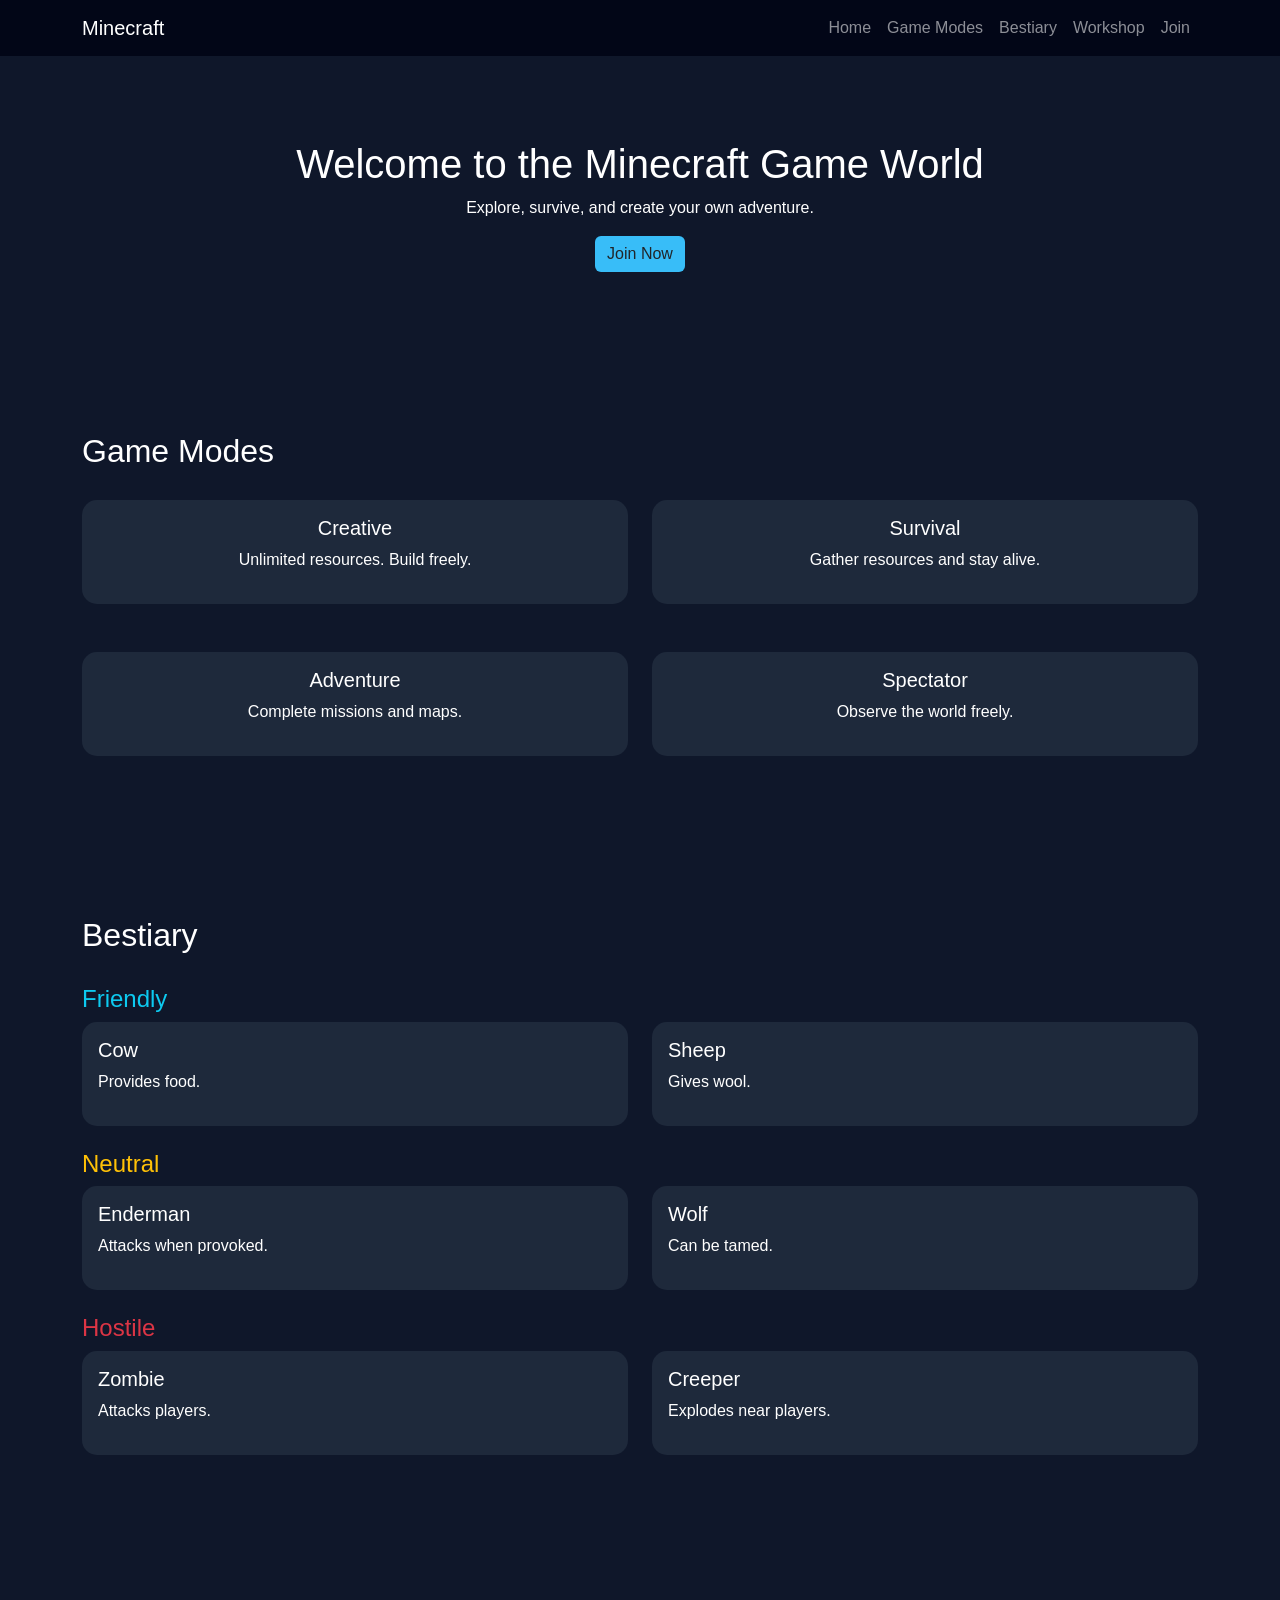
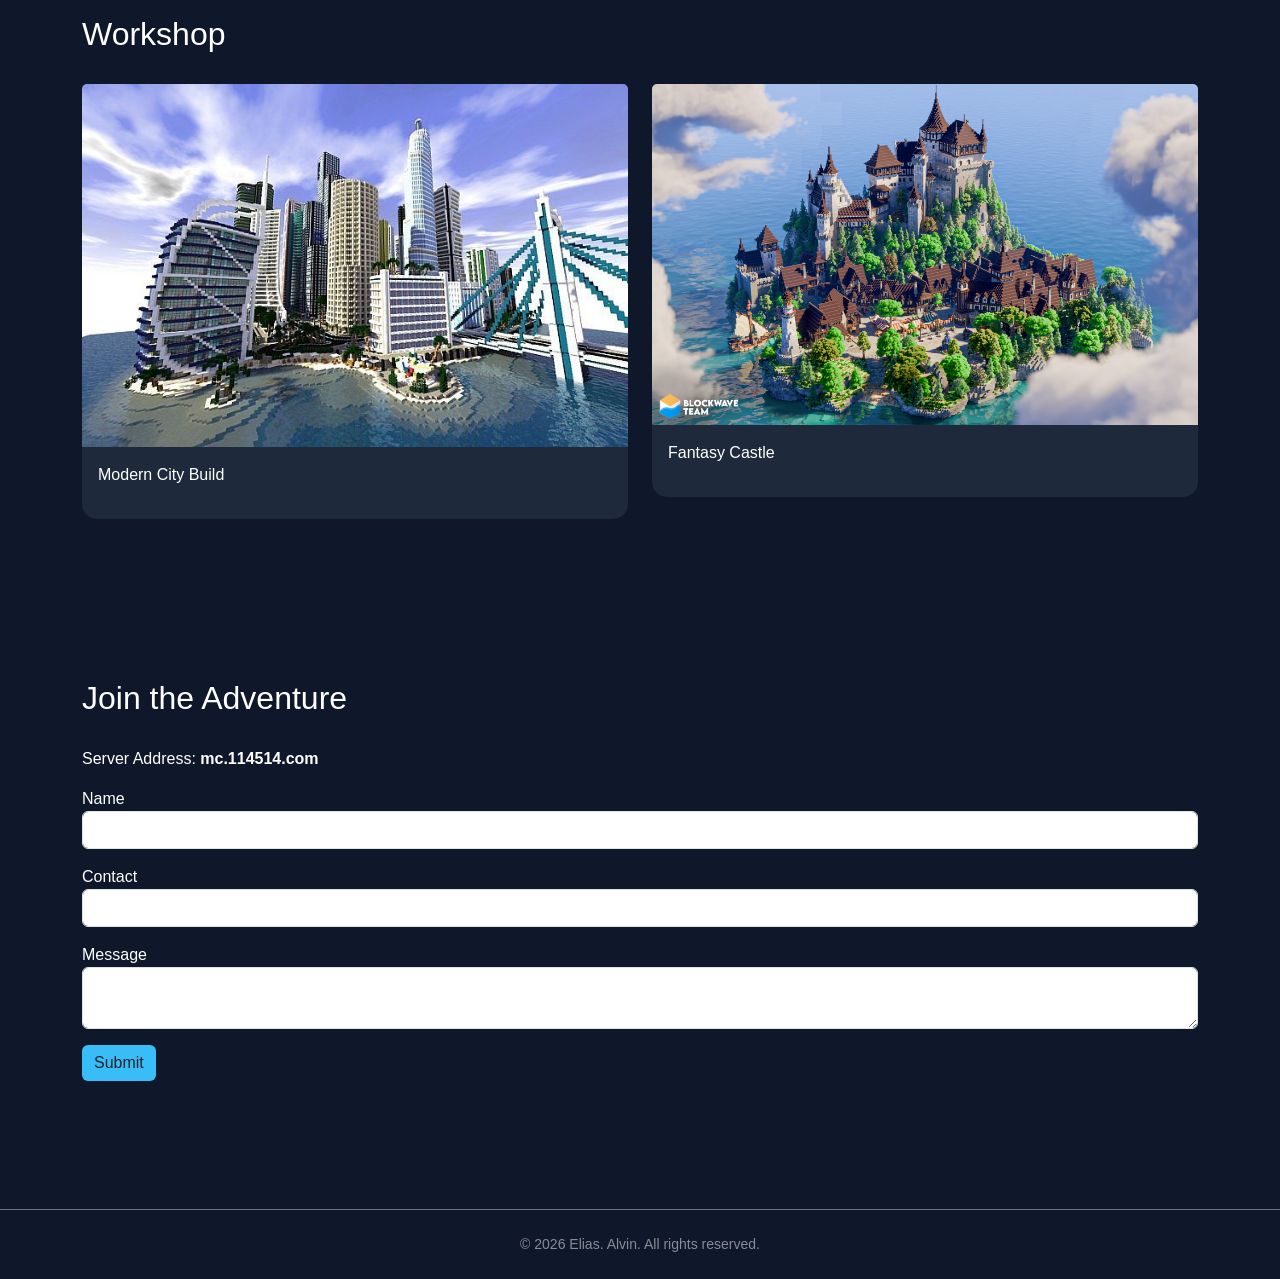
==== Website_of_interst/index.html @ 2b38d4fa "deploy" ====
<!doctype html>
<html lang="en">
    <head>
        <meta charset="UTF-8" />
        <meta name="viewport" content="width=device-width, initial-scale=1.0" />
        <title>Game World</title>
        <link href="https://cdn.jsdelivr.net/npm/bootstrap@5.3.8/dist/css/bootstrap.min.css" rel="stylesheet" integrity="sha384-sRIl4kxILFvY47J16cr9ZwB07vP4J8+LH7qKQnuqkuIAvNWLzeN8tE5YBujZqJLB" crossorigin="anonymous" />
        <script src="https://cdn.jsdelivr.net/npm/bootstrap@5.3.8/dist/js/bootstrap.bundle.min.js" integrity="sha384-FKyoEForCGlyvwx9Hj09JcYn3nv7wiPVlz7YYwJrWVcXK/BmnVDxM+D2scQbITxI" crossorigin="anonymous"></script>
        <style>
            /* PJ */
            body {
                background-color: #0f172a;
                color: white;
                font-family: "Segoe UI", sans-serif;
            }
            .navbar {
                background-color: #020617;
            }
            .section {
                padding: 80px 0;
            }
            .card {
                background-color: #1e293b;
                border: none;
                border-radius: 15px;
            }
            .card:hover {
                transform: translateY(-5px);
                transition: 0.3s;
            }
            h2 {
                margin-bottom: 30px;
            }
            .btn-custom {
                background-color: #38bdf8;
                border: none;
            }
        </style>
    </head>
    <body>
        <!-- Navbar-AL -->
        <nav class="navbar navbar-expand-lg navbar-dark fixed-top">
            <div class="container">
                <a class="navbar-brand" href="#home">Minecraft</a>
                <button class="navbar-toggler" data-bs-toggle="collapse" data-bs-target="#nav">
                    <span class="navbar-toggler-icon"></span>
                </button>
                <div class="collapse navbar-collapse" id="nav">
                    <ul class="navbar-nav ms-auto">
                        <li class="nav-item"><a class="nav-link" href="#home">Home</a></li>
                        <li class="nav-item"><a class="nav-link" href="#modes">Game Modes</a></li>
                        <li class="nav-item"><a class="nav-link" href="#bestiary">Bestiary</a></li>
                        <li class="nav-item"><a class="nav-link" href="#workshop">Workshop</a></li>
                        <li class="nav-item"><a class="nav-link" href="#join">Join</a></li>
                    </ul>
                </div>
            </div>
        </nav>

        <!-- Home-PJ -->
        <section id="home" class="section text-center" style="margin-top: 60px">
            <div class="container">
                <h1>Welcome to the Minecraft Game World</h1>
                <p>Explore, survive, and create your own adventure.</p>
                <a href="#join" class="btn btn-custom">Join Now</a>
            </div>
        </section>

        <!-- Game Modes-PJ -->
        <section id="modes" class="section">
            <div class="container">
                <h2>Game Modes</h2>
                <div class="row g-6">
                    <div class="col-md-6 col-lg-6">
                        <div class="card text-center text-white h-100">
                            <div class="card-body">
                                <h5>Creative</h5>
                                <p>Unlimited resources. Build freely.</p>
                            </div>
                        </div>
                    </div>

                    <div class="col-md-6 col-lg-6">
                        <div class="card text-center text-white h-100">
                            <div class="card-body">
                                <h5>Survival</h5>
                                <p>Gather resources and stay alive.</p>
                            </div>
                        </div>
                    </div>

                    <div class="col-md-6 col-lg-6 mt-5">
                        <div class="card text-center text-white h-100">
                            <div class="card-body">
                                <h5>Adventure</h5>
                                <p>Complete missions and maps.</p>
                            </div>
                        </div>
                    </div>

                    <div class="col-md-6 col-lg-6 mt-5">
                        <div class="card text-center text-white h-100">
                            <div class="card-body">
                                <h5>Spectator</h5>
                                <p>Observe the world freely.</p>
                            </div>
                        </div>
                    </div>
                </div>
            </div>
        </section>

        <!-- Bestiary-PJ -->
        <section id="bestiary" class="section">
            <div class="container">
                <h2>Bestiary</h2>

                <h4 class="text-info">Friendly</h4>
                <div class="row g-6 mb-4">
                    <div class="col-md-6">
                        <div class="card text-white">
                            <div class="card-body">
                                <h5>Cow</h5>
                                <p>Provides food.</p>
                            </div>
                        </div>
                    </div>
                    <div class="col-md-6">
                        <div class="card text-white">
                            <div class="card-body">
                                <h5>Sheep</h5>
                                <p>Gives wool.</p>
                            </div>
                        </div>
                    </div>
                </div>

                <h4 class="text-warning">Neutral</h4>
                <div class="row g-6 mb-4">
                    <div class="col-md-6">
                        <div class="card text-white">
                            <div class="card-body">
                                <h5>Enderman</h5>
                                <p>Attacks when provoked.</p>
                            </div>
                        </div>
                    </div>
                    <div class="col-md-6">
                        <div class="card text-white">
                            <div class="card-body">
                                <h5>Wolf</h5>
                                <p>Can be tamed.</p>
                            </div>
                        </div>
                    </div>
                </div>

                <h4 class="text-danger">Hostile</h4>
                <div class="row g-6">
                    <div class="col-md-6">
                        <div class="card text-white">
                            <div class="card-body">
                                <h5>Zombie</h5>
                                <p>Attacks players.</p>
                            </div>
                        </div>
                    </div>
                    <div class="col-md-6">
                        <div class="card text-white">
                            <div class="card-body">
                                <h5>Creeper</h5>
                                <p>Explodes near players.</p>
                            </div>
                        </div>
                    </div>
                </div>
            </div>
        </section>

        <!-- Workshop-AL -->
        <section id="workshop" class="section">
            <div class="container">
                <h2>Workshop</h2>
                <div class="row g-4">
                    <div class="col-md-6">
                        <div class="card text-white">
                            <img src="../image/Modern_City_Build.jpg" class="card-img-top" />
                            <div class="card-body"><p>Modern City Build</p></div>
                        </div>
                    </div>

                    <div class="col-md-6">
                        <div class="card text-white">
                            <img src="../image/Fantasy_Castle.jpg" class="card-img-top" />
                            <div class="card-body"><p>Fantasy Castle</p></div>
                        </div>
                    </div>
                </div>
            </div>
        </section>

        <!-- Join-AL -->
        <section id="join" class="section">
            <div class="container">
                <h2>Join the Adventure</h2>
                <p>Server Address: <strong>mc.114514.com</strong></p>

                <form>
                    <div class="mb-3">
                        <label>Name</label>
                        <input class="form-control" />
                    </div>
                    <div class="mb-3">
                        <label>Contact</label>
                        <input class="form-control" />
                    </div>
                    <div class="mb-3">
                        <label>Message</label>
                        <textarea class="form-control"></textarea>
                    </div>
                    <button class="btn btn-custom">Submit</button>
                </form>
            </div>
        </section>
        <!-- Footer-AL -->
        <footer class="text-center py-4 border-top border-secondary mt-5">
            <p class="small text-white-50 mb-0">© 2026 Elias. Alvin. All rights reserved.</p>
        </footer>
    </body>
</html>
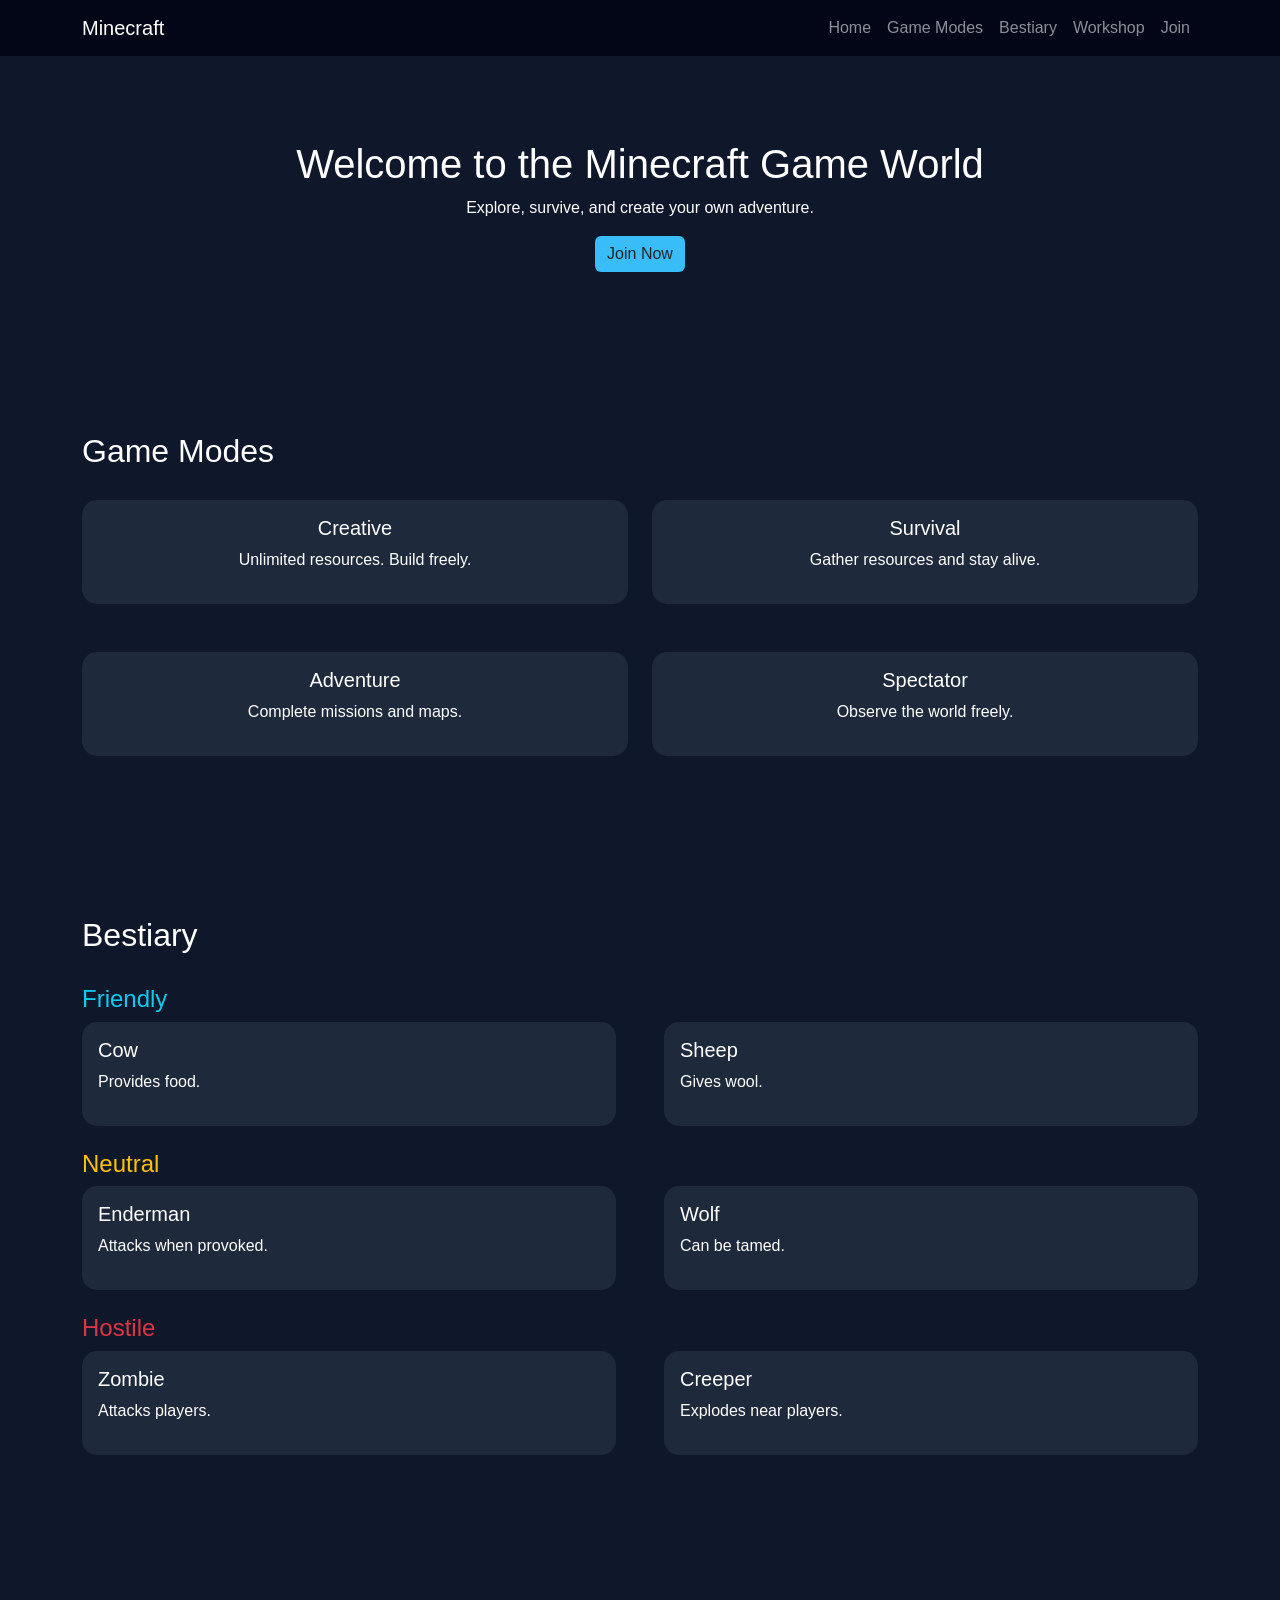
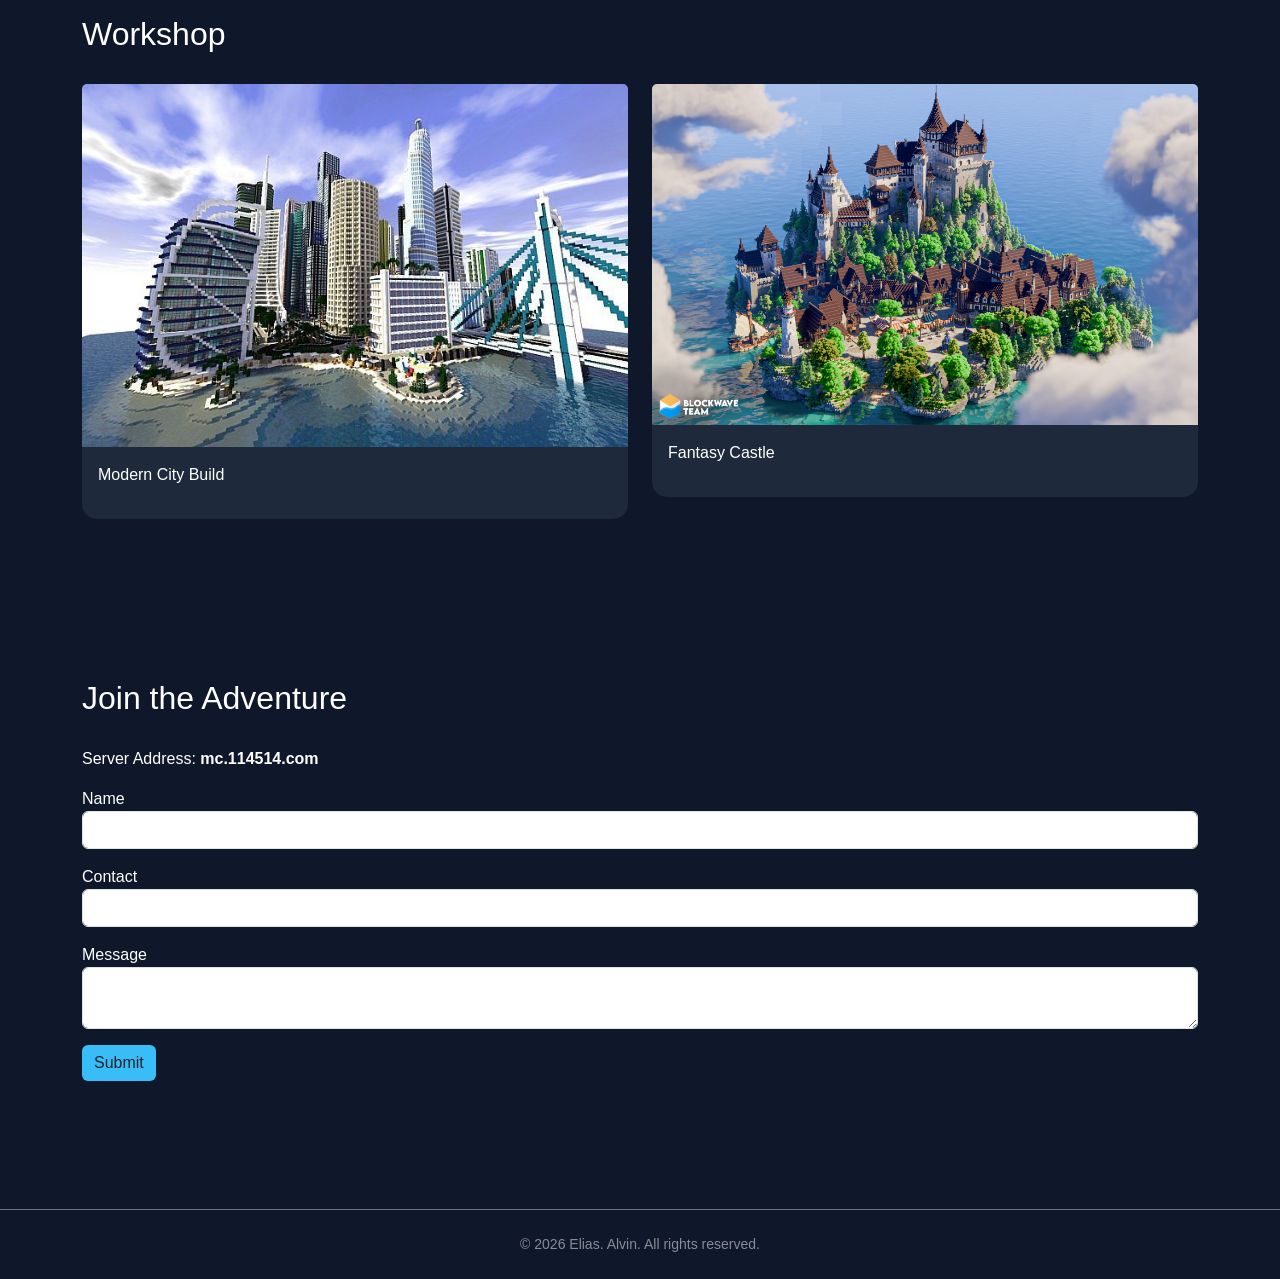
==== commit 0f6833b0: "Fixed some screen adaptation issues" ====
--- a/Website_of_interst/index.html
+++ b/Website_of_interst/index.html
@@ -16,6 +16,9 @@
             .navbar {
                 background-color: #020617;
             }
+            .home-mt {
+                margin-top: 60px;
+            }
             .section {
                 padding: 80px 0;
             }
@@ -58,7 +61,7 @@
         </nav>
 
         <!-- Home-PJ -->
-        <section id="home" class="section text-center" style="margin-top: 60px">
+        <section id="home" class="section text-center home-mt">
             <div class="container">
                 <h1>Welcome to the Minecraft Game World</h1>
                 <p>Explore, survive, and create your own adventure.</p>
@@ -71,7 +74,7 @@
             <div class="container">
                 <h2>Game Modes</h2>
                 <div class="row g-6">
-                    <div class="col-md-6 col-lg-6">
+                    <div class="col-md-6">
                         <div class="card text-center text-white h-100">
                             <div class="card-body">
                                 <h5>Creative</h5>
@@ -80,7 +83,7 @@
                         </div>
                     </div>
 
-                    <div class="col-md-6 col-lg-6">
+                    <div class="col-md-6">
                         <div class="card text-center text-white h-100">
                             <div class="card-body">
                                 <h5>Survival</h5>
@@ -89,7 +92,7 @@
                         </div>
                     </div>
 
-                    <div class="col-md-6 col-lg-6 mt-5">
+                    <div class="col-md-6 mt-5">
                         <div class="card text-center text-white h-100">
                             <div class="card-body">
                                 <h5>Adventure</h5>
@@ -98,7 +101,7 @@
                         </div>
                     </div>
 
-                    <div class="col-md-6 col-lg-6 mt-5">
+                    <div class="col-md-6 mt-5">
                         <div class="card text-center text-white h-100">
                             <div class="card-body">
                                 <h5>Spectator</h5>
@@ -116,7 +119,7 @@
                 <h2>Bestiary</h2>
 
                 <h4 class="text-info">Friendly</h4>
-                <div class="row g-6 mb-4">
+                <div class="row g-5 mb-4">
                     <div class="col-md-6">
                         <div class="card text-white">
                             <div class="card-body">
@@ -136,7 +139,7 @@
                 </div>
 
                 <h4 class="text-warning">Neutral</h4>
-                <div class="row g-6 mb-4">
+                <div class="row g-5 mb-4">
                     <div class="col-md-6">
                         <div class="card text-white">
                             <div class="card-body">
@@ -156,7 +159,7 @@
                 </div>
 
                 <h4 class="text-danger">Hostile</h4>
-                <div class="row g-6">
+                <div class="row g-5">
                     <div class="col-md-6">
                         <div class="card text-white">
                             <div class="card-body">
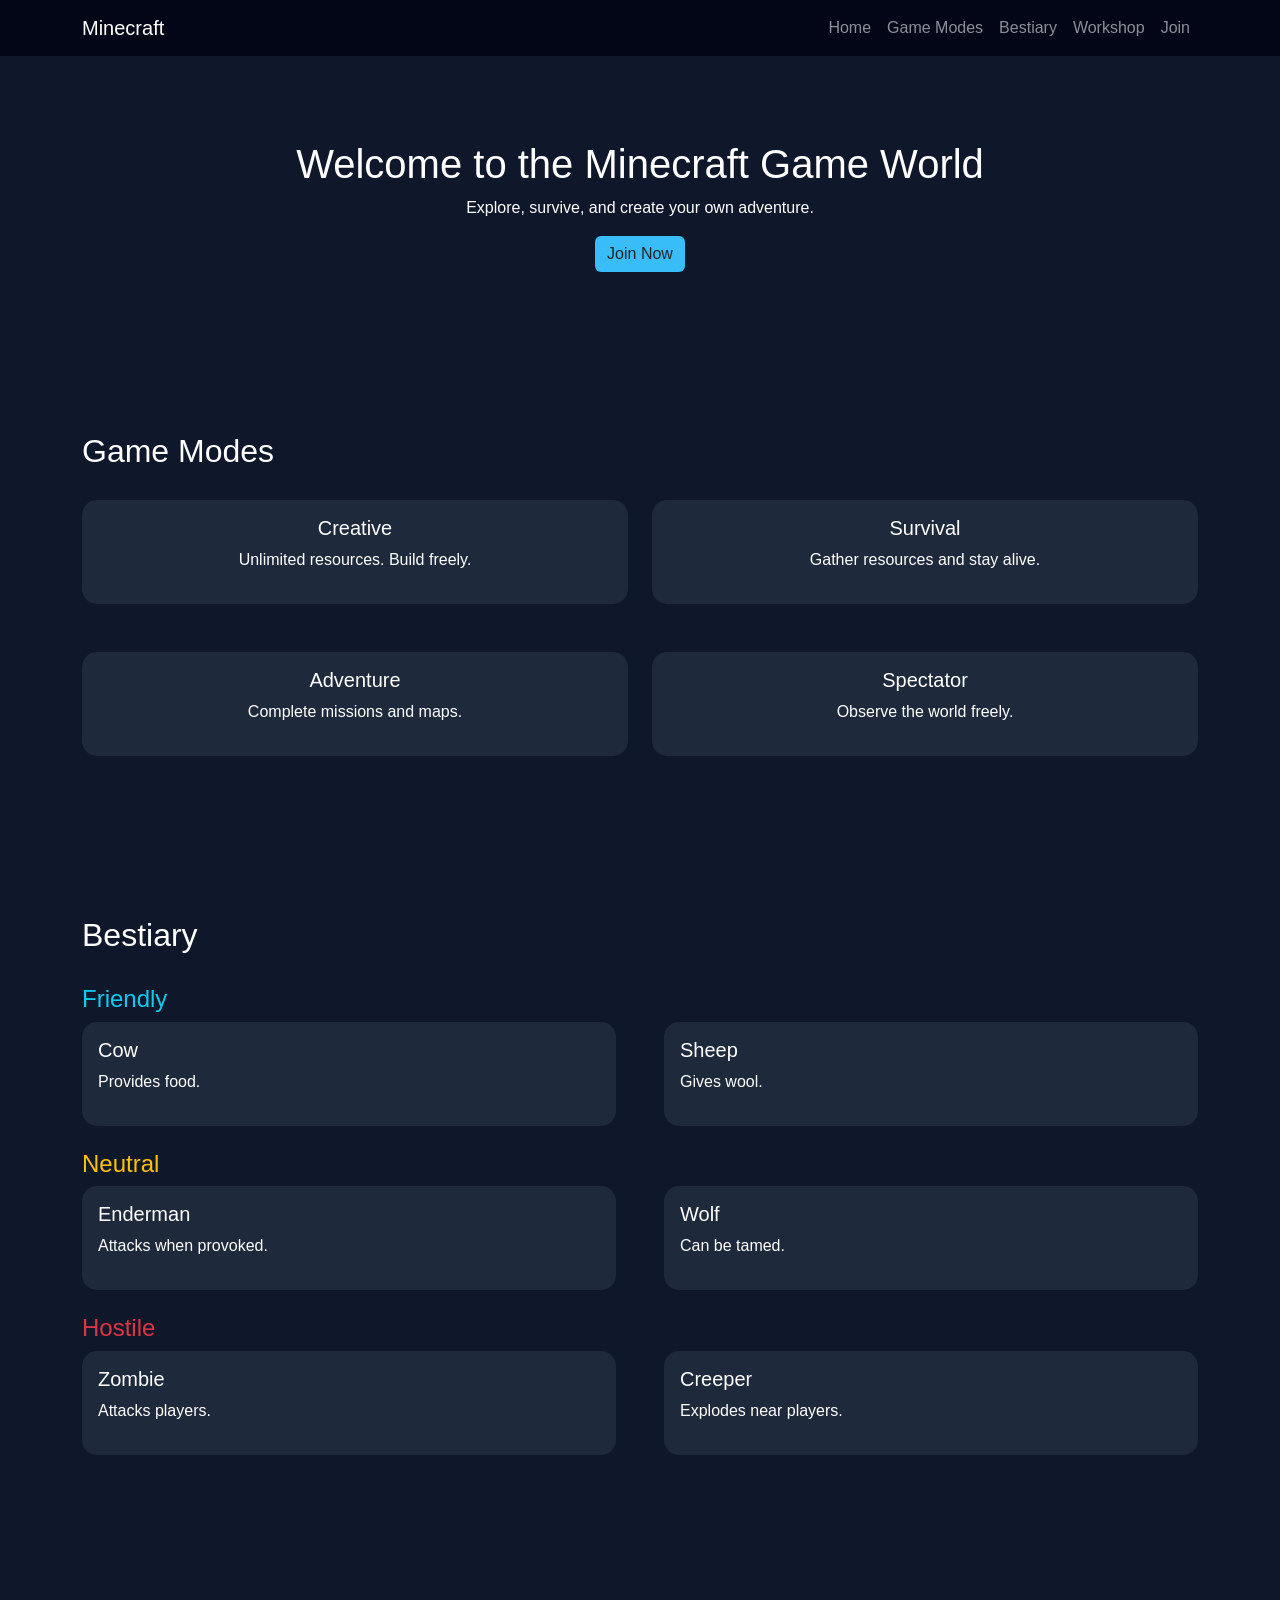
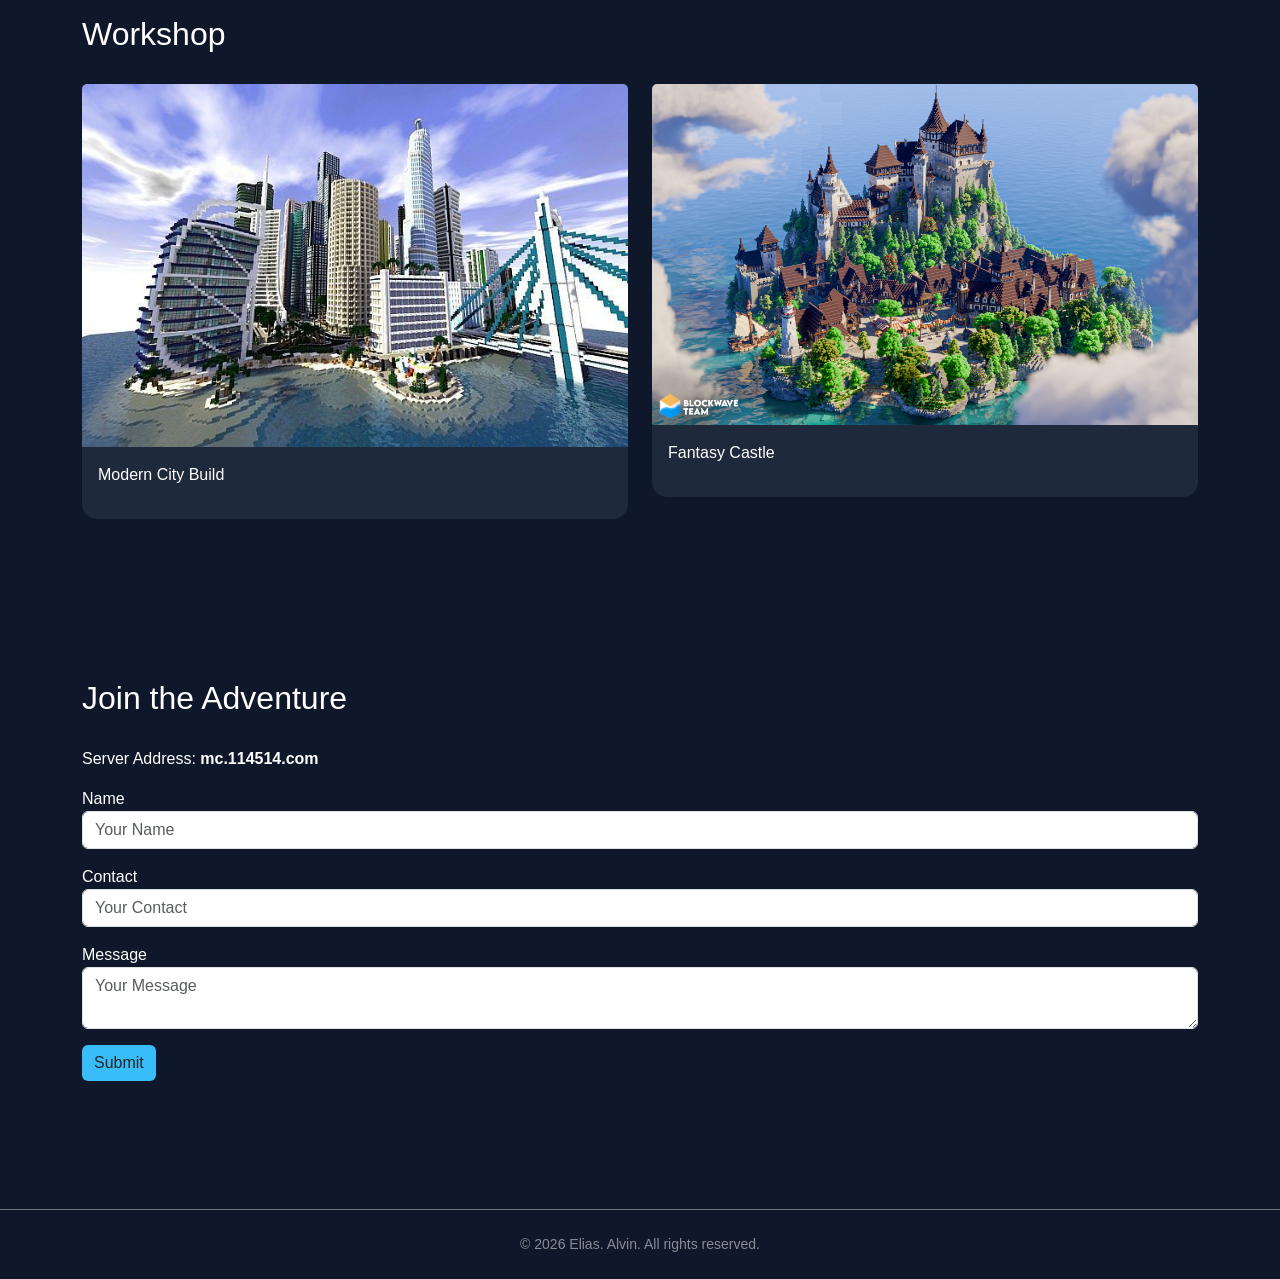
==== commit 2daf5053: "Add a placeholder to the form" ====
--- a/Website_of_interst/index.html
+++ b/Website_of_interst/index.html
@@ -211,15 +211,15 @@
                 <form>
                     <div class="mb-3">
                         <label>Name</label>
-                        <input class="form-control" />
+                        <input class="form-control" placeholder="Your Name"/>
                     </div>
                     <div class="mb-3">
                         <label>Contact</label>
-                        <input class="form-control" />
+                        <input class="form-control" placeholder="Your Contact"/>
                     </div>
                     <div class="mb-3">
                         <label>Message</label>
-                        <textarea class="form-control"></textarea>
+                        <textarea class="form-control" placeholder="Your Message"></textarea>
                     </div>
                     <button class="btn btn-custom">Submit</button>
                 </form>
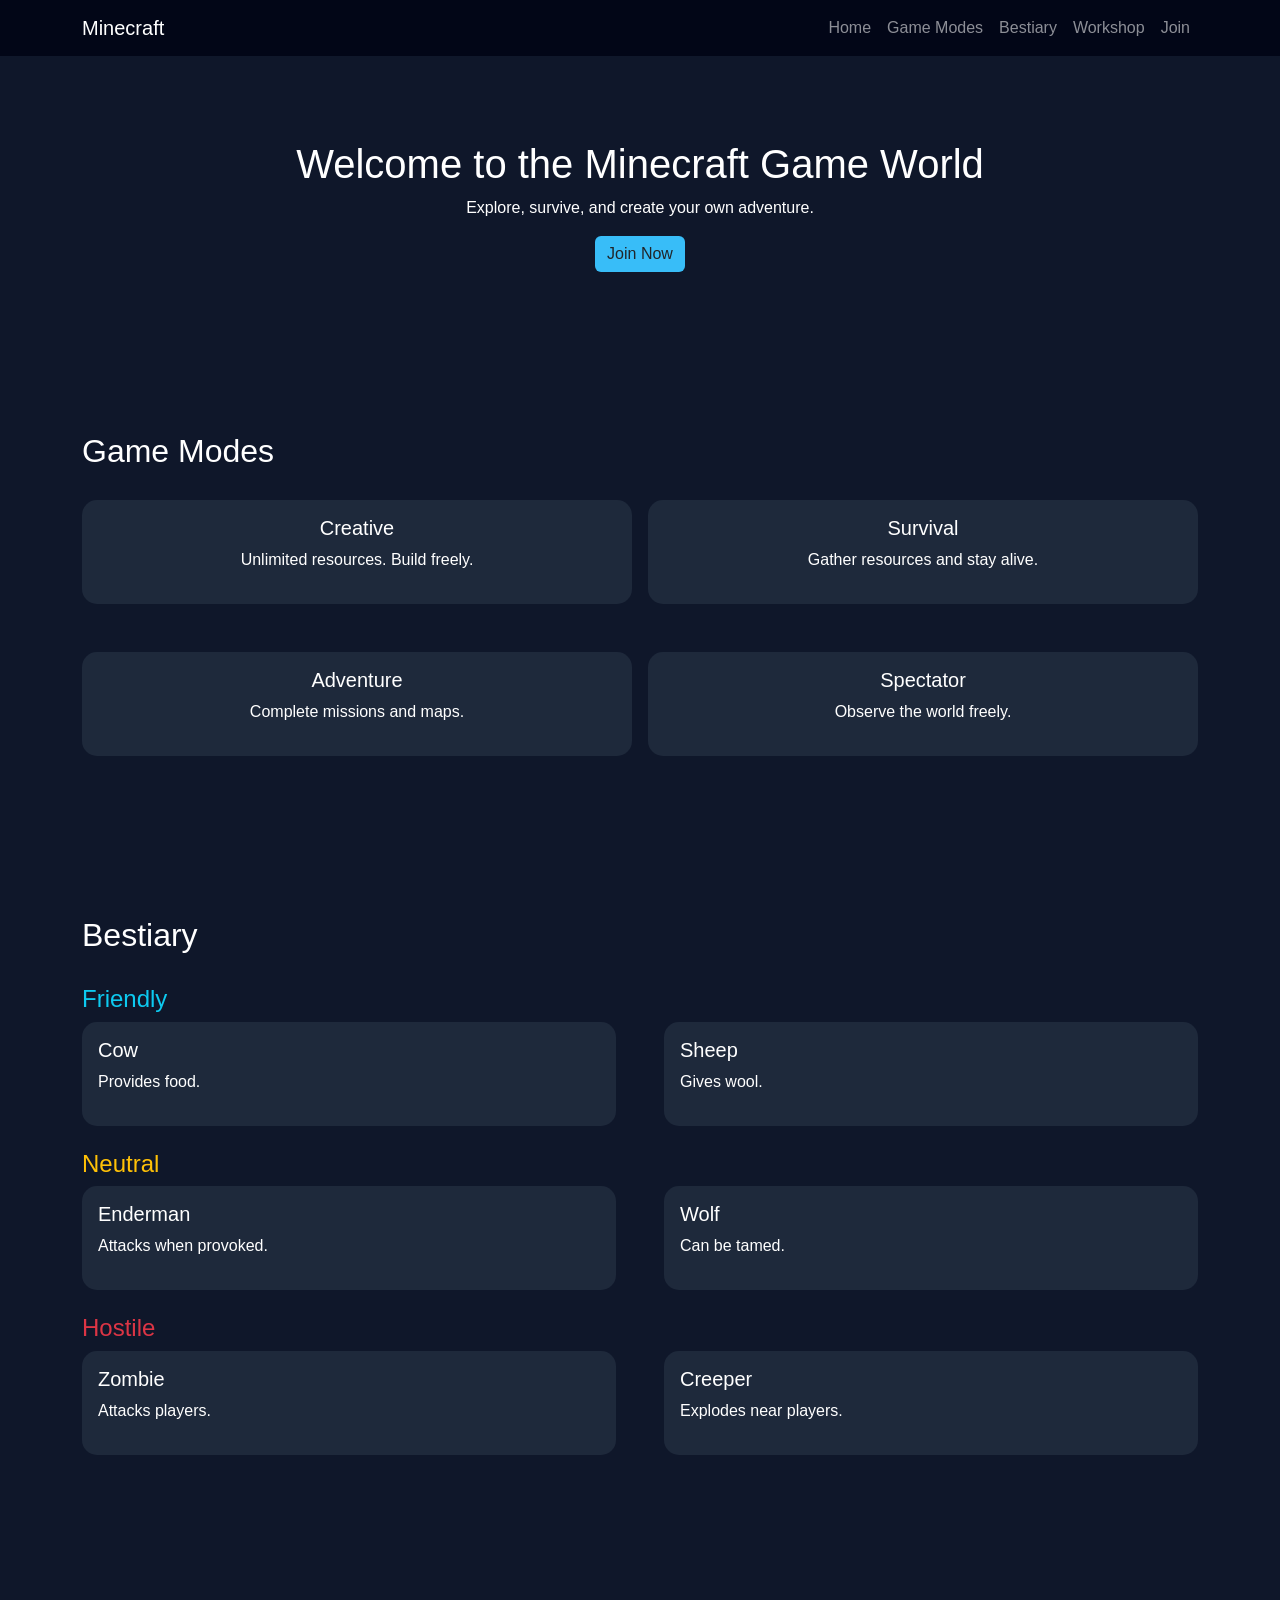
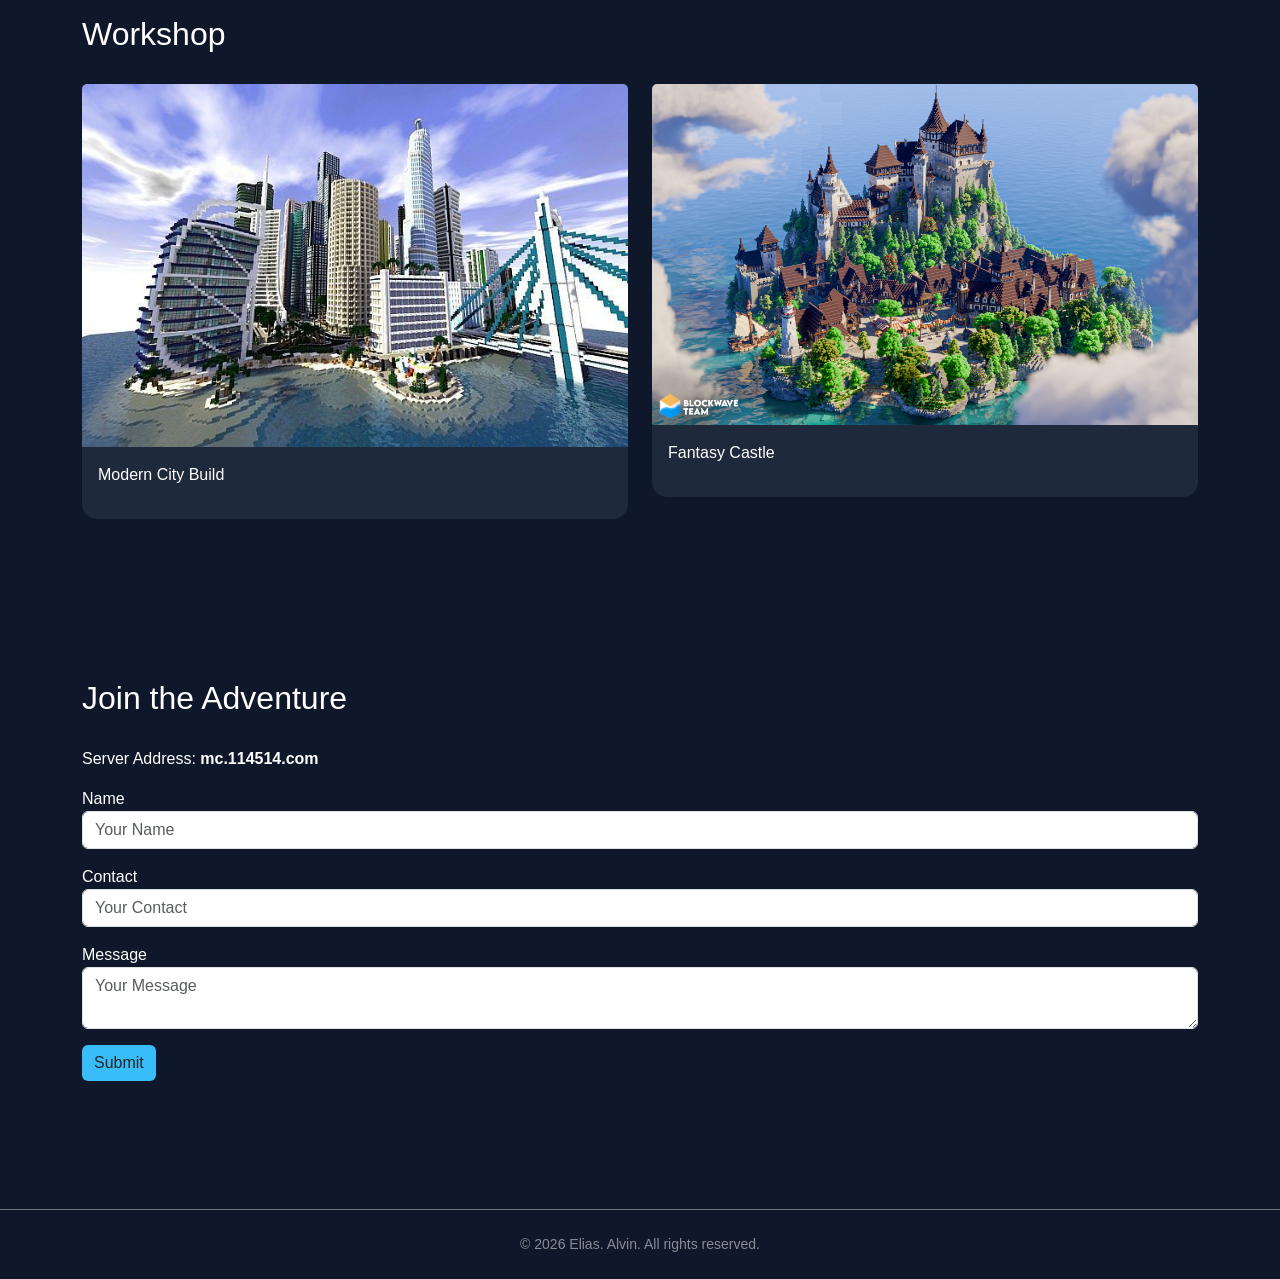
==== commit b88d4867: "a little commit" ====
--- a/Website_of_interst/index.html
+++ b/Website_of_interst/index.html
@@ -16,7 +16,7 @@
             .navbar {
                 background-color: #020617;
             }
-            .home-mt {
+            .home-mt { /* for custom home page */
                 margin-top: 60px;
             }
             .section {
@@ -35,7 +35,7 @@
                 margin-bottom: 30px;
             }
             .btn-custom {
-                background-color: #38bdf8;
+                background-color: #38bdf8; 
                 border: none;
             }
         </style>
@@ -62,6 +62,7 @@
 
         <!-- Home-PJ -->
         <section id="home" class="section text-center home-mt">
+            <!-- home-mt for home margin top -->
             <div class="container">
                 <h1>Welcome to the Minecraft Game World</h1>
                 <p>Explore, survive, and create your own adventure.</p>
@@ -73,7 +74,7 @@
         <section id="modes" class="section">
             <div class="container">
                 <h2>Game Modes</h2>
-                <div class="row g-6">
+                <div class="row g-3">
                     <div class="col-md-6">
                         <div class="card text-center text-white h-100">
                             <div class="card-body">
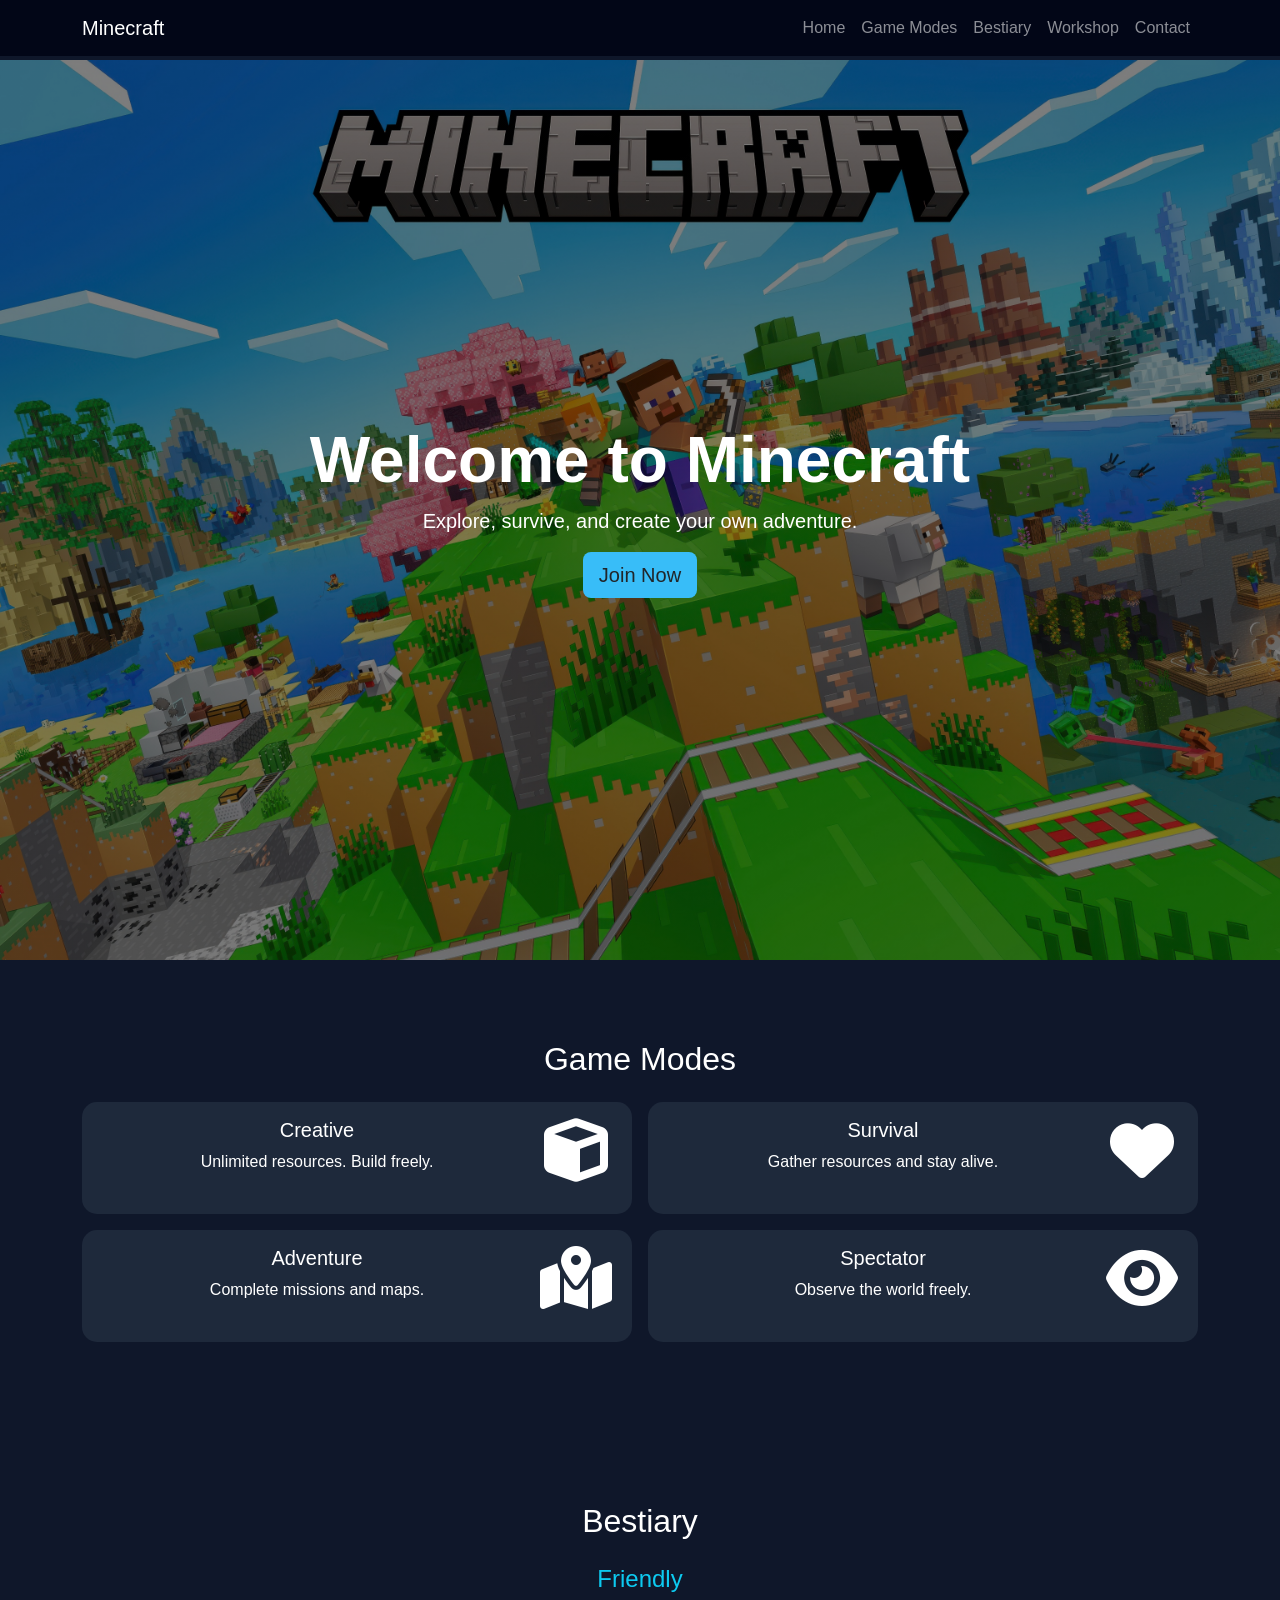
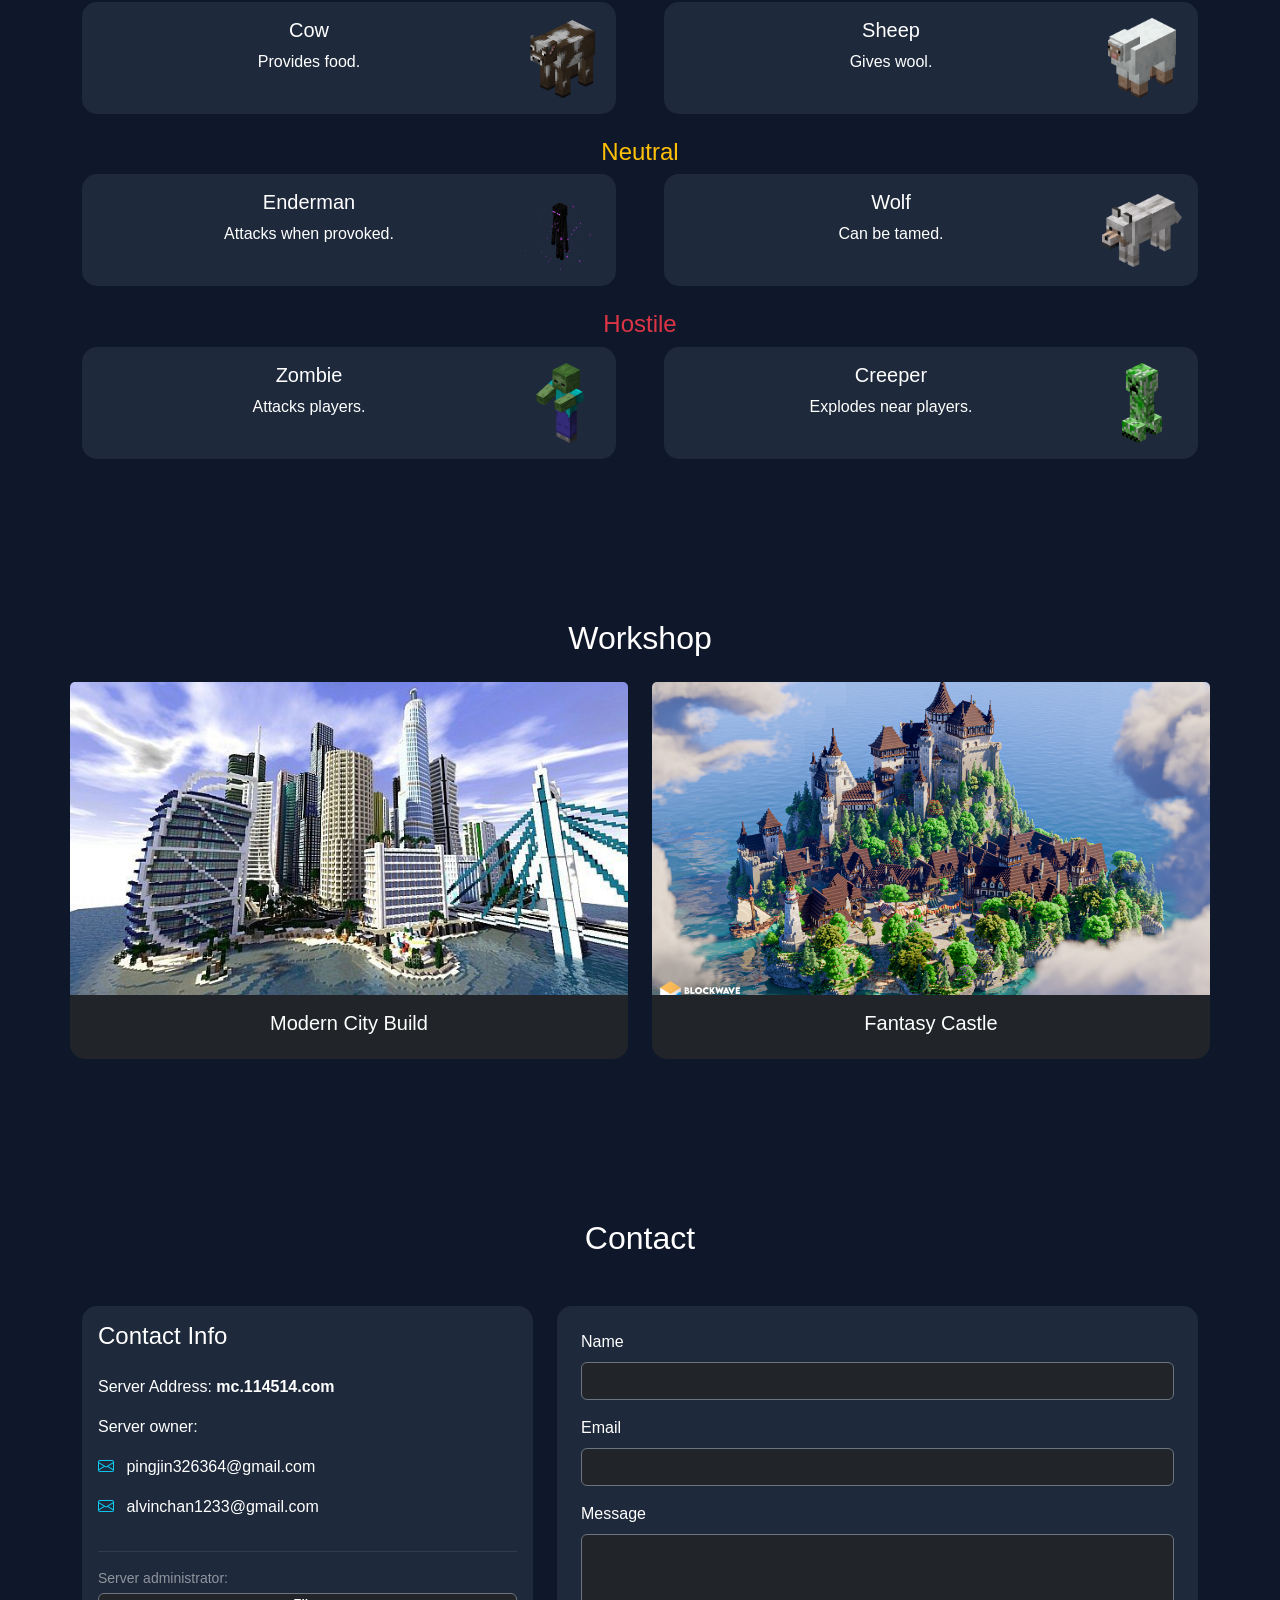
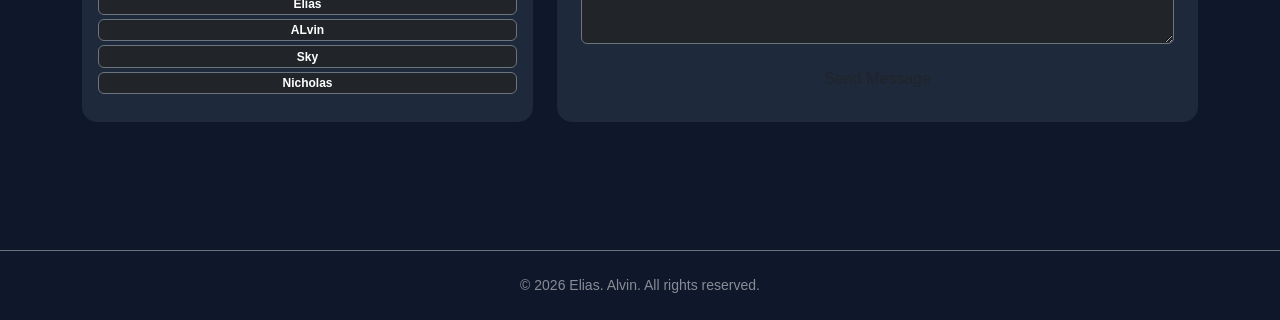
==== commit 3206bffc: "Add images and icons（There are so many new additions that I'm too lazy to even mention them all.）" ====
--- a/Website_of_interst/index.html
+++ b/Website_of_interst/index.html
@@ -6,6 +6,8 @@
         <title>Game World</title>
         <link href="https://cdn.jsdelivr.net/npm/bootstrap@5.3.8/dist/css/bootstrap.min.css" rel="stylesheet" integrity="sha384-sRIl4kxILFvY47J16cr9ZwB07vP4J8+LH7qKQnuqkuIAvNWLzeN8tE5YBujZqJLB" crossorigin="anonymous" />
         <script src="https://cdn.jsdelivr.net/npm/bootstrap@5.3.8/dist/js/bootstrap.bundle.min.js" integrity="sha384-FKyoEForCGlyvwx9Hj09JcYn3nv7wiPVlz7YYwJrWVcXK/BmnVDxM+D2scQbITxI" crossorigin="anonymous"></script>
+        <link rel="stylesheet" href="https://cdn.jsdelivr.net/npm/bootstrap-icons@1.10.5/font/bootstrap-icons.css" />
+        <link rel="stylesheet" href="https://cdnjs.cloudflare.com/ajax/libs/font-awesome/6.0.0/css/all.min.css" />
         <style>
             /* PJ */
             body {
@@ -16,7 +18,8 @@
             .navbar {
                 background-color: #020617;
             }
-            .home-mt { /* for custom home page */
+            .home-mt {
+                /* for custom home page */
                 margin-top: 60px;
             }
             .section {
@@ -27,6 +30,11 @@
                 border: none;
                 border-radius: 15px;
             }
+            .card-img-top {
+                width: 100%;
+                aspect-ratio: 16 / 9; /* 比例 */
+                object-fit: cover; /* 避免图片拉伸 */
+            }
             .card:hover {
                 transform: translateY(-5px);
                 transition: 0.3s;
@@ -35,8 +43,26 @@
                 margin-bottom: 30px;
             }
             .btn-custom {
-                background-color: #38bdf8; 
+                background-color: #38bdf8;
                 border: none;
+            }
+            /* custom for mobs img */
+            .frs {
+                width: 80px;
+                height: 80px;
+                object-fit: contain;
+                float: right;
+            }
+            .home-section {
+                height: 100vh;
+                background:
+                    linear-gradient(rgba(0, 0, 0, 0.5), rgba(0, 0, 0, 0.5)),
+                    url("../image/minecraft_background.jpg") no-repeat center center/cover;
+            }
+            @media (max-width: 768px) {
+                .home-section {
+                    height: 60vh;
+                }
             }
         </style>
     </head>
@@ -54,30 +80,30 @@
                         <li class="nav-item"><a class="nav-link" href="#modes">Game Modes</a></li>
                         <li class="nav-item"><a class="nav-link" href="#bestiary">Bestiary</a></li>
                         <li class="nav-item"><a class="nav-link" href="#workshop">Workshop</a></li>
-                        <li class="nav-item"><a class="nav-link" href="#join">Join</a></li>
+                        <li class="nav-item"><a class="nav-link" href="#contact">Contact</a></li>
                     </ul>
                 </div>
             </div>
         </nav>
 
         <!-- Home-PJ -->
-        <section id="home" class="section text-center home-mt">
-            <!-- home-mt for home margin top -->
-            <div class="container">
-                <h1>Welcome to the Minecraft Game World</h1>
-                <p>Explore, survive, and create your own adventure.</p>
-                <a href="#join" class="btn btn-custom">Join Now</a>
+        <section id="home" class="home-section d-flex align-items-center home-mt">
+            <div class="container text-center text-white">
+                <h1 class="display-3 fw-bold">Welcome to Minecraft</h1>
+                <p class="lead">Explore, survive, and create your own adventure.</p>
+                <a href="#contact" class="btn btn-custom btn-lg">Join Now</a>
             </div>
         </section>
 
         <!-- Game Modes-PJ -->
         <section id="modes" class="section">
             <div class="container">
-                <h2>Game Modes</h2>
+                <h2 class="mb-4 text-center">Game Modes</h2>
                 <div class="row g-3">
                     <div class="col-md-6">
                         <div class="card text-center text-white h-100">
                             <div class="card-body">
+                                <i class="fa-solid fa-cube display-3 frs"></i>
                                 <h5>Creative</h5>
                                 <p>Unlimited resources. Build freely.</p>
                             </div>
@@ -87,24 +113,27 @@
                     <div class="col-md-6">
                         <div class="card text-center text-white h-100">
                             <div class="card-body">
+                                <i class="fa-solid fa-heart display-3 frs"></i>
                                 <h5>Survival</h5>
                                 <p>Gather resources and stay alive.</p>
                             </div>
                         </div>
                     </div>
 
-                    <div class="col-md-6 mt-5">
-                        <div class="card text-center text-white h-100">
-                            <div class="card-body">
+                    <div class="col-md-6">
+                        <div class="card text-center text-white h-100">
+                            <div class="card-body">
+                                <i class="fa-solid fa-map-location-dot display-3 frs"></i>
                                 <h5>Adventure</h5>
                                 <p>Complete missions and maps.</p>
                             </div>
                         </div>
                     </div>
 
-                    <div class="col-md-6 mt-5">
-                        <div class="card text-center text-white h-100">
-                            <div class="card-body">
+                    <div class="col-md-6">
+                        <div class="card text-center text-white h-100">
+                            <div class="card-body">
+                                <i class="fa-solid fa-eye display-3 frs"></i>
                                 <h5>Spectator</h5>
                                 <p>Observe the world freely.</p>
                             </div>
@@ -116,14 +145,15 @@
 
         <!-- Bestiary-PJ -->
         <section id="bestiary" class="section">
-            <div class="container">
-                <h2>Bestiary</h2>
+            <div class="container text-center">
+                <h2 class="mb-4">Bestiary</h2>
 
                 <h4 class="text-info">Friendly</h4>
                 <div class="row g-5 mb-4">
                     <div class="col-md-6">
                         <div class="card text-white">
                             <div class="card-body">
+                                <img class="frs" src="../image/cow.png" alt="Cow img" />
                                 <h5>Cow</h5>
                                 <p>Provides food.</p>
                             </div>
@@ -132,6 +162,7 @@
                     <div class="col-md-6">
                         <div class="card text-white">
                             <div class="card-body">
+                                <img class="frs" src="../image/white_sheep.png" alt="White Sheep img" />
                                 <h5>Sheep</h5>
                                 <p>Gives wool.</p>
                             </div>
@@ -144,6 +175,7 @@
                     <div class="col-md-6">
                         <div class="card text-white">
                             <div class="card-body">
+                                <img class="frs" src="../image/enderman.png" alt="Enderman img" />
                                 <h5>Enderman</h5>
                                 <p>Attacks when provoked.</p>
                             </div>
@@ -152,6 +184,7 @@
                     <div class="col-md-6">
                         <div class="card text-white">
                             <div class="card-body">
+                                <img class="frs" src="../image/wolf.png" alt="Wolf img" />
                                 <h5>Wolf</h5>
                                 <p>Can be tamed.</p>
                             </div>
@@ -164,6 +197,7 @@
                     <div class="col-md-6">
                         <div class="card text-white">
                             <div class="card-body">
+                                <img class="frs" src="../image/zombie.png" alt="Zombie img" />
                                 <h5>Zombie</h5>
                                 <p>Attacks players.</p>
                             </div>
@@ -172,6 +206,7 @@
                     <div class="col-md-6">
                         <div class="card text-white">
                             <div class="card-body">
+                                <img class="frs" src="../image/creeper.png" alt="Creeper img" />
                                 <h5>Creeper</h5>
                                 <p>Explodes near players.</p>
                             </div>
@@ -182,50 +217,77 @@
         </section>
 
         <!-- Workshop-AL -->
-        <section id="workshop" class="section">
+        <section id="workshop" class="section container">
+            <h2 class="mb-4 text-center">Workshop</h2>
+            <div class="row g-4">
+                <div class="col-md-6">
+                    <div class="card h-100 bg-dark text-white">
+                        <img src="../image/Modern_City_Build.jpg" class="card-img-top" alt="Modern City" />
+                        <div class="card-body text-center">
+                            <h5>Modern City Build</h5>
+                        </div>
+                    </div>
+                </div>
+
+                <div class="col-md-6">
+                    <div class="card h-100 bg-dark text-white">
+                        <img src="../image/Fantasy_Castle.jpg" class="card-img-top" alt="Fantasy Castle" />
+                        <div class="card-body text-center">
+                            <h5>Fantasy Castle</h5>
+                        </div>
+                    </div>
+                </div>
+            </div>
+        </section>
+
+        <!-- Contact-AL -->
+        <section id="contact" class="section">
             <div class="container">
-                <h2>Workshop</h2>
+                <h2 class="text-center mb-5">Contact</h2>
                 <div class="row g-4">
-                    <div class="col-md-6">
-                        <div class="card text-white">
-                            <img src="../image/Modern_City_Build.jpg" class="card-img-top" />
-                            <div class="card-body"><p>Modern City Build</p></div>
-                        </div>
-                    </div>
-
-                    <div class="col-md-6">
-                        <div class="card text-white">
-                            <img src="../image/Fantasy_Castle.jpg" class="card-img-top" />
-                            <div class="card-body"><p>Fantasy Castle</p></div>
-                        </div>
-                    </div>
-                </div>
-            </div>
-        </section>
-
-        <!-- Join-AL -->
-        <section id="join" class="section">
-            <div class="container">
-                <h2>Join the Adventure</h2>
-                <p>Server Address: <strong>mc.114514.com</strong></p>
-
-                <form>
-                    <div class="mb-3">
-                        <label>Name</label>
-                        <input class="form-control" placeholder="Your Name"/>
-                    </div>
-                    <div class="mb-3">
-                        <label>Contact</label>
-                        <input class="form-control" placeholder="Your Contact"/>
-                    </div>
-                    <div class="mb-3">
-                        <label>Message</label>
-                        <textarea class="form-control" placeholder="Your Message"></textarea>
-                    </div>
-                    <button class="btn btn-custom">Submit</button>
-                </form>
-            </div>
-        </section>
+                    <div class="col-md-5">
+                        <div class="card p-3 h-100 text-white">
+                            <h4 class="mb-4">Contact Info</h4>
+                            <p>Server Address: <strong>mc.114514.com</strong></p>
+                            <p>Server owner:</p>
+
+                            <p class="mb-3"><i class="bi bi-envelope text-info me-2"></i> pingjin326364@gmail.com</p>
+                            <p class="mb-3"><i class="bi bi-envelope text-info me-2"></i> alvinchan1233@gmail.com</p>
+
+                            <hr class="text-secondary" />
+
+                            <p class="small text-white-50 mb-1">Server administrator:</p>
+                            <span class="badge bg-dark border border-secondary mb-1">Elias</span>
+                            <span class="badge bg-dark border border-secondary mb-1">ALvin</span>
+                            <span class="badge bg-dark border border-secondary mb-1">Sky</span>
+                            <span class="badge bg-dark border border-secondary mb-1">Nicholas</span>
+                        </div>
+                    </div>
+
+                    <div class="col-lg-7 col-md-12">
+                        <form class="card p-4">
+                            <div class="mb-3">
+                                <label class="form-label text-white">Name</label>
+                                <input type="text" class="form-control bg-dark text-white border-secondary" />
+                            </div>
+
+                            <div class="mb-3">
+                                <label class="form-label text-white">Email</label>
+                                <input type="email" class="form-control bg-dark text-white border-secondary" />
+                            </div>
+
+                            <div class="mb-3">
+                                <label class="form-label text-white">Message</label>
+                                <textarea class="form-control bg-dark text-white border-secondary" rows="4"></textarea>
+                            </div>
+
+                            <button type="submit" class="btn btn-accent w-100">Send Message</button>
+                        </form>
+                    </div>
+                </div>
+            </div>
+        </section>
+
         <!-- Footer-AL -->
         <footer class="text-center py-4 border-top border-secondary mt-5">
             <p class="small text-white-50 mb-0">© 2026 Elias. Alvin. All rights reserved.</p>
